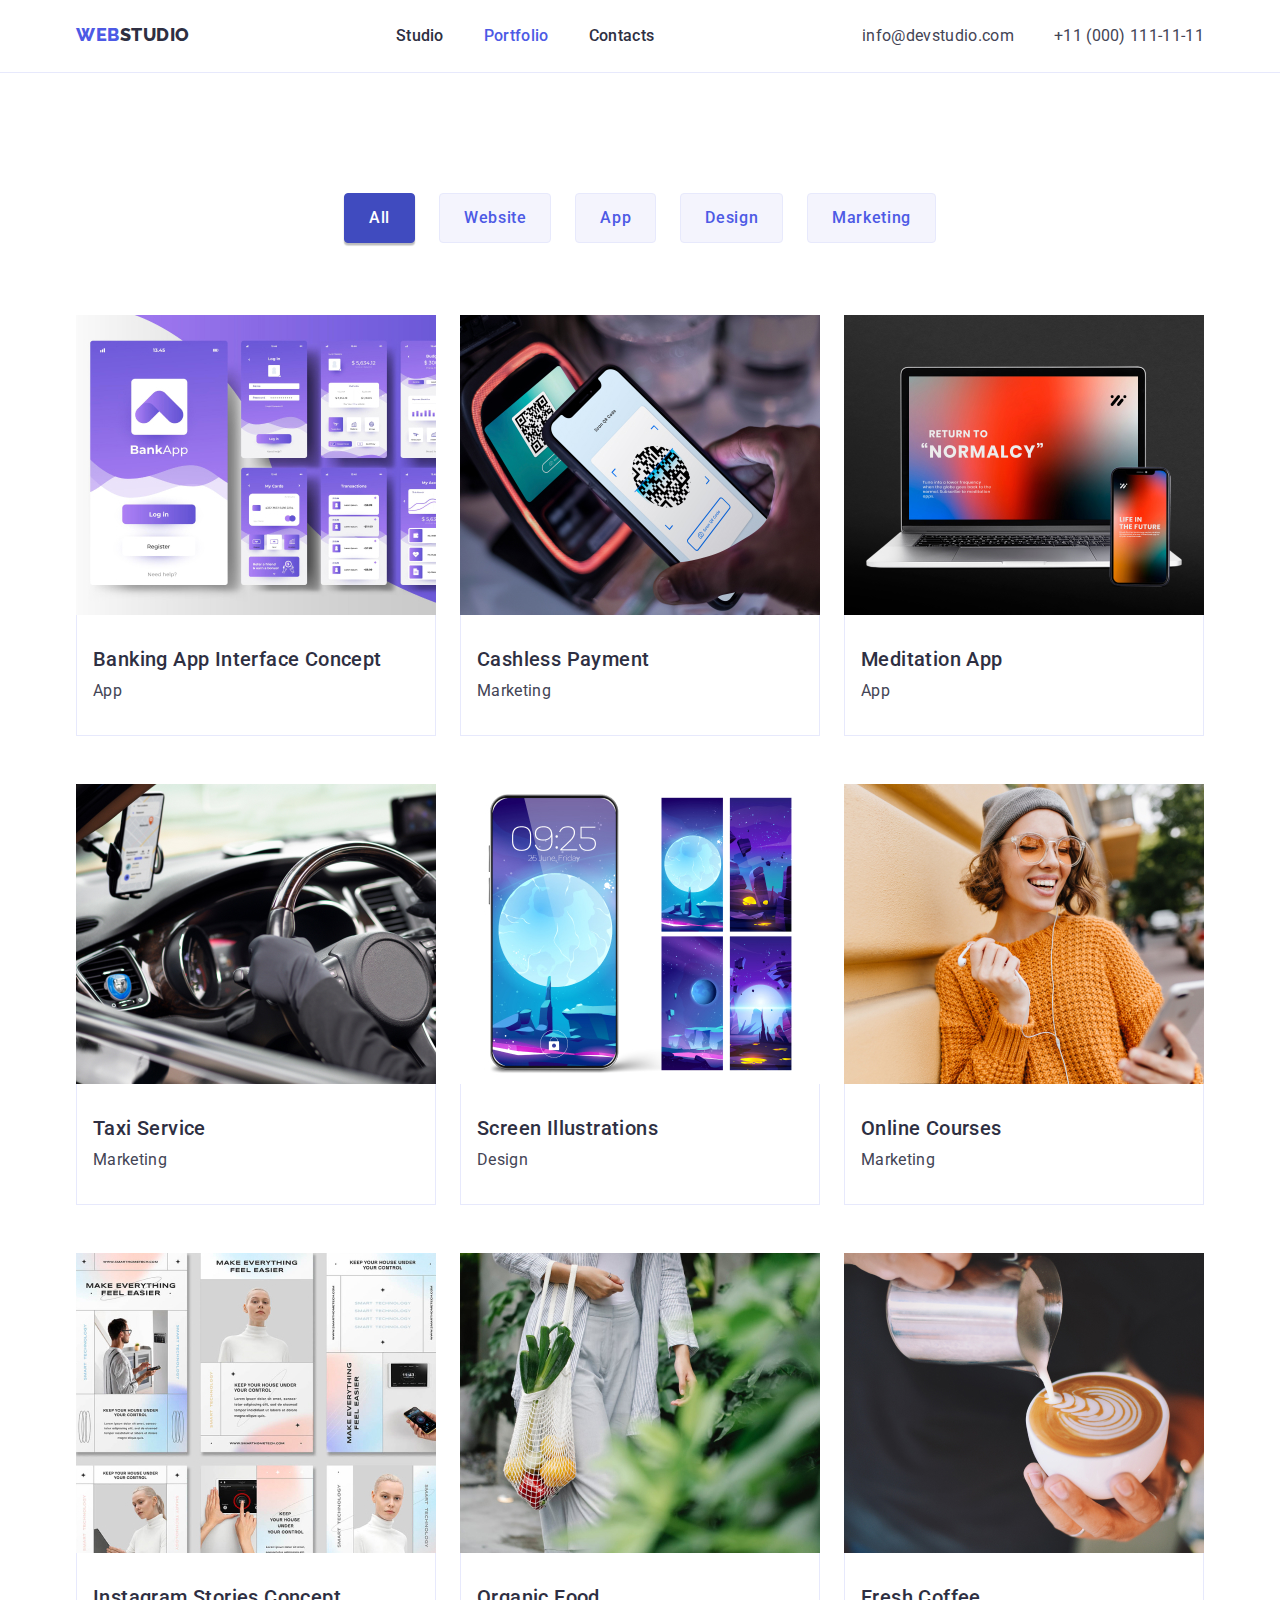
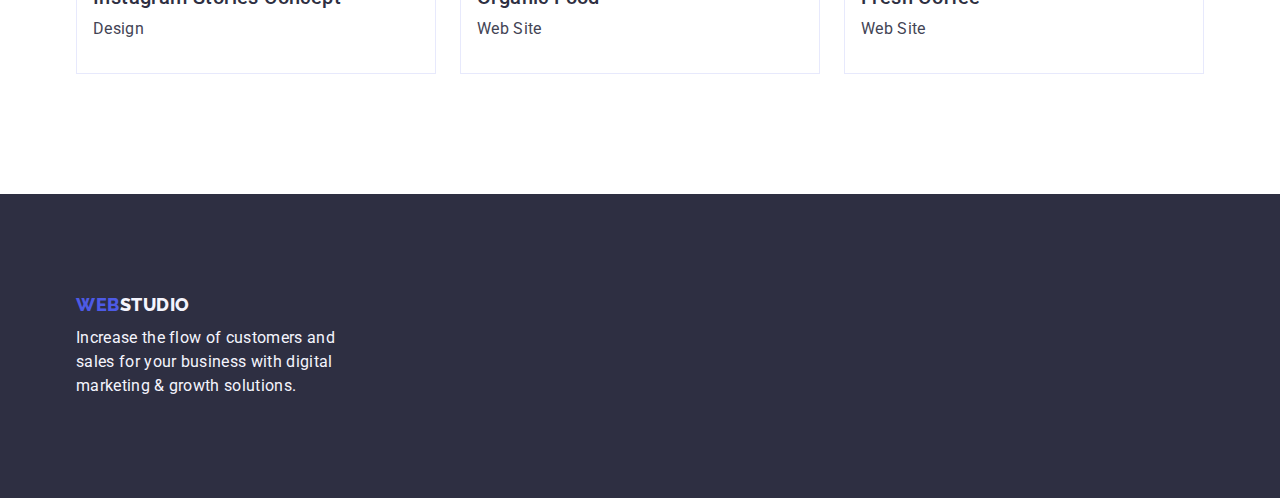
==== portfolio.html @ 88abe664 "hw3" ====
<!DOCTYPE html>
<html lang="en">
  <head>
    <meta charset="UTF-8" />
    <meta name="viewport" content="width=device-width, initial-scale=1.0" />
    <title>Portfolio</title>
    <!-- Fonts -->
    <link
      href="https://fonts.googleapis.com/css2?family=Open+Sans:wght@400;600;700&family=Raleway:wght@700;800&family=Roboto:wght@400;500;700;900&display=swap"
      rel="stylesheet"
    />

    <!-- CSS Normalize -->
    <link
      rel="stylesheet"
      href="https://cdnjs.cloudflare.com/ajax/libs/modern-normalize/2.0.0/modern-normalize.min.css"
    />

    <!-- CSS -->
    <link rel="stylesheet" href="./css/styles.css" />
  </head>
  <body>
    <!--Header-->
    <header class="header">
      <div class="container header-container">
        <!-- Navigation Bar -->
        <nav class="header-navigation">
          <a class="header-logo link" href="./index.html">
            <span class="header-logo-web">WEB</span
            ><span class="header-logo-studio">STUDIO</span>
          </a>
          <ul class="header-list list">
            <li class="header-item">
              <a class="header-link link" href="./index.html">Studio</a>
            </li>
            <li class="header-item">
              <a class="header-link link current" href="./portfolio.html"
                >Portfolio</a
              >
            </li>
            <li class="header-item">
              <a class="header-link link" href="#">Contacts</a>
            </li>
          </ul>
        </nav>
        <ul class="header-contact list">
          <li class="header-contact-item">
            <a class="header-contact-link link" href="mailto:info@devstudio.com"
              >info@devstudio.com</a
            >
          </li>
          <li class="header-contact-item">
            <a class="header-contact-link link" href="tel:+110001111111"
              >+11 (000) 111-11-11</a
            >
          </li>
        </ul>
      </div>
    </header>
    <!-- Section -->
    <main>
      <section class="section">
        <div class="container filter-containter">
          <ul class="filter list">
            <li class="filter-item">
              <button class="active-filter filter-button" type="button">
                All
              </button>
            </li>
            <li class="buttons-item">
              <button class="filter-button" type="button">Website</button>
            </li>
            <li class="buttons-item">
              <button class="filter-button" type="button">App</button>
            </li>
            <li class="buttons-item">
              <button class="filter-button" type="button">Design</button>
            </li>
            <li class="buttons-item">
              <button class="filter-button" type="button">Marketing</button>
            </li>
          </ul>
          <ul class="features-list list">
            <li class="features-item">
              <img src="./images/project-1.jpg" alt="bank-app" width="360" />
              <div class="features-description">
                <h3 class="features-top-text top-text">
                  Banking App Interface Concept
                </h3>
                <p class="features-bottom-text">App</p>
              </div>
            </li>
            <li class="features-item">
              <img src="./images/project-2.jpg" alt="mobile" width="360" />
              <div class="features-description">
                <h3 class="features-top-text top-text">Cashless Payment</h3>
                <p class="features-bottom-text">Marketing</p>
              </div>
            </li>
            <li class="features-item">
              <img
                src="./images/project-3.jpg"
                alt="laptop-and-mobile"
                width="360"
              />
              <div class="features-description">
                <h3 class="features-top-text top-text">Meditation App</h3>
                <p class="features-bottom-text">App</p>
              </div>
            </li>
            <li class="features-item">
              <img src="./images/project-4.jpg" alt="wheels" width="360" />
              <div class="features-description">
                <h3 class="features-top-text top-text">Taxi Service</h3>
                <p class="features-bottom-text">Marketing</p>
              </div>
            </li>
            <li class="features-item">
              <img
                src="./images/project-5.jpg"
                alt="mobile-screen"
                width="360"
              />
              <div class="features-description">
                <h3 class="features-top-text top-text">Screen Illustrations</h3>
                <p class="features-bottom-text">Design</p>
              </div>
            </li>
            <li class="features-item">
              <img
                src="./images/project-6.jpg"
                alt="girl-with-mobile"
                width="360"
              />
              <div class="features-description">
                <h3 class="features-top-text top-text">Online Courses</h3>
                <p class="features-bottom-text">Marketing</p>
              </div>
            </li>
            <li class="features-item">
              <img
                src="./images/project-7.jpg"
                alt="instagram-post"
                width="360"
              />
              <div class="features-description">
                <h3 class="features-top-text top-text">
                  Instagram Stories Concept
                </h3>
                <p class="features-bottom-text">Design</p>
              </div>
            </li>
            <li class="features-item">
              <img src="./images/project-8.jpg" alt="fruits" width="360" />
              <div class="features-description">
                <h3 class="features-top-text top-text">Organic Food</h3>
                <p class="features-bottom-text">Web Site</p>
              </div>
            </li>
            <li class="features-item">
              <img src="./images/project-9.jpg" alt="coffee" width="360" />
              <div class="features-description">
                <h3 class="features-top-text top-text">Fresh Coffee</h3>
                <p class="features-bottom-text">Web Site</p>
              </div>
            </li>
          </ul>
        </div>
      </section>
    </main>
    <!--Footer-->
    <footer class="footer">
      <div class="container footer-container">
        <a class="footer-logo link" href="./index.html">
          <span class="footer-logo-web">WEB</span
          ><span class="footer-logo-studio">STUDIO</span>
        </a>
        <div class="footer-text">
          <p class="footer-bottom">
            Increase the flow of customers and <br />
            sales for your business with digital <br />
            marketing & growth solutions.
          </p>
        </div>
      </div>
    </footer>
  </body>
</html>
---- css/styles.css ----
/* CSS Variables */
:root {
  --iris: #4d5ae5;
  --navyblue: #2e2f42;
  --slate: #434455;
  --white: #ffffff;
  --cloud: #f4f4fd;
  --ocean: #404bbf;
  --cornflower: #e7e9fc;
}

body {
  font-family: "Roboto", sans-serif;
  color: var(--slate);
  font-size: 16px;
  font-style: normal;
  font-weight: 400;
  line-height: 24px; /* 150% */
  letter-spacing: 0.32px;
}

/* CSS RESET */

img {
  display: block;
  max-width: 100%;
  height: auto;
}

h1,
h2,
h3,
h4,
h5,
h6,
p,
ul {
  margin: 0;
  padding: 0;
}

/* General Styles */
.filter-button {
  padding: 12px 24px;
  border-radius: 4px;
  cursor: pointer;
  color: var(--iris);
  border: 1px solid var(--cornflower, #e7e9fc);
  background: var(--cloud, #f4f4fd);
  font-size: 16px;
  font-style: normal;
  border-radius: 4px;
  font-weight: 500;
  line-height: 24px; /* 150% */
  letter-spacing: 0.64px;
  font-family: inherit;
}

.list {
  list-style: none;
  padding: 0;
}

.link {
  text-decoration: none;
}

.top-text {
  color: var(--navyblue);
  font-size: 20px;
  font-weight: 500;
  letter-spacing: 0.4px;
  margin-bottom: 8px;
  gap: 24px;
}

.section-title {
  font-size: 36px;
  text-align: center;
  color: var(--navyblue);
  font-weight: 700;
  line-height: 40px; /* 111.111% */
  letter-spacing: 0.72px;
  text-transform: capitalize;
  margin-bottom: 72px;
}

.container {
  width: 1158px;
  margin: 0 auto;
  padding: 0 15px;
}
/* END OF GENERAL STYLES */

.header {
  background-color: var(--white);
  border-bottom: 1px solid var(--cornflower, #e7e9fc);
}

.header-container {
  display: flex;
  align-items: center;
}

.header-navigation {
  display: flex;
  align-items: center;
}

.header-logo {
  margin-right: 130px;
}

.header-list {
  display: flex;
  gap: 40px;
  margin-left: 76px;
}
.header-logo-web {
  color: var(--iris, #4d5ae5);
  font-family: Raleway;
  font-size: 18px;
  font-weight: 800;
  line-height: 21px; /* 116.667% */
  letter-spacing: 0.54px;
  text-transform: uppercase;
}

.header-logo-studio {
  color: var(--navyblue, #2e2f42);
  font-family: Raleway;
  font-size: 18px;
  font-weight: 800;
  line-height: 21px; /* 116.667% */
  letter-spacing: 0.54px;
  text-transform: uppercase;
}

.header-link {
  color: var(--navyblue);
  font-weight: 500;
  padding: 24px 0;
  display: block;
}

.header-contact {
  display: flex;
  align-items: center;
  margin-left: auto;
  gap: 40px;
}

.header-contact-link {
  color: var(--slate);
  padding: 24px 0;
  display: block;
}

.header-link:hover,
.header-link:focus {
  color: var(--iris);
}

.header-list .header-link.current {
  color: var(--iris);
}

.header-contact-link:hover,
.header-contact-link:focus {
  color: var(--iris);
}

/* Hero Section */
.hero {
  background-color: var(--navyblue);
  text-align: center;
  display: flex;
  align-items: center;
  justify-content: center;
  padding: 188px 0;
}

.hero-title {
  color: var(--white);
  font-size: 56px;
  font-weight: 700;
  line-height: 60px; /* 107.143% */
  letter-spacing: 1.12px;
  margin-bottom: 48px;
}

.hero-button {
  cursor: pointer;
  color: var(--white);
  background-color: var(--iris);
  border-radius: 4px;
  background: var(--iris, #4d5ae5);
  box-shadow: 0px 4px 4px 0px rgba(0, 0, 0, 0.15);
  font-family: inherit;
  border: none;
  font-size: 16px;
  font-style: normal;
  font-weight: 500;
  line-height: 24px; /* 150% */
  letter-spacing: 0.64px;
  display: inline-flex;
  padding: 16px 32px;
  align-items: flex-start;
  gap: 10px;
}

.hero-button:hover,
.hero-button:focus {
  background-color: var(--ocean);
}

.active-filter,
.filter-button:hover,
.filter-button:focus {
  color: var(--white);
  background-color: var(--ocean);
  border-color: var(--ocean);
  box-shadow: 0px 2px 2px 0px rgba(0, 0, 0, 0.12),
    0px 2px 1px 0px rgba(0, 0, 0, 0.08), 0px 3px 1px 0px rgba(0, 0, 0, 0.1);
}

.visually-hidden {
  position: absolute;
  width: 1px;
  height: 1px;
  margin: -1px;
  border: 0;
  padding: 0;
  white-space: nowrap;
  clip-path: inset(100%);
  overflow: hidden;
}

.criteria {
  background-color: var(--white);
}

.criteria-list {
  display: flex;
  gap: 24px;
}

.section {
  padding: 120px 0;
}

.team-content h3 {
  margin-bottom: 8px;
}

.team-content {
  padding: 32px 0;
}

.section-three {
  background-color: var(--white);
  padding-top: 0;
}

.section-three-list {
  display: flex;
  justify-content: space-between;
}

.section-four {
  background-color: var(--cloud);
}

.section-four-list {
  display: flex;
  gap: 24px;
  text-align: center;
}

.section-four-item {
  border-radius: 0px 0px 4px 4px;
  background: var(--white, #fff);
  box-shadow: 0px 2px 1px 0px rgba(46, 47, 66, 0.08),
    0px 1px 1px 0px rgba(46, 47, 66, 0.16),
    0px 1px 6px 0px rgba(46, 47, 66, 0.08);
}

.footer {
  background-color: var(--navyblue);
  padding: 100px 0;
}

.footer-logo-web {
  color: var(--iris);
  font-family: Raleway;
  font-size: 18px;
  font-weight: 800;
  line-height: 21px; /* 116.667% */
  letter-spacing: 0.54px;
  text-transform: uppercase;
}

.footer-logo-studio {
  color: var(--cloud, #f4f4fd);
  font-family: Raleway;
  font-size: 18px;
  font-weight: 800;
  line-height: 21px; /* 116.667% */
  letter-spacing: 0.54px;
  text-transform: uppercase;
}

.footer-bottom {
  color: var(--cloud);
  margin-top: 8px;
}

.footer-container {
  display: flex;
  justify-content: center;
  flex-direction: column;
}

/* CSS Positioning of Portfolio */

.filter {
  margin-bottom: 72px;
  display: flex;
  justify-content: center;
  align-items: center;
  gap: 24px;
}

.features-list {
  display: flex;
  flex-wrap: wrap;
  gap: 48px 24px;
  justify-content: center;
  align-items: center;
}

.features-description {
  padding: 32px 16px;
  border: 1px solid var(--cornflower, #e7e9fc);
  border-top: none;
}
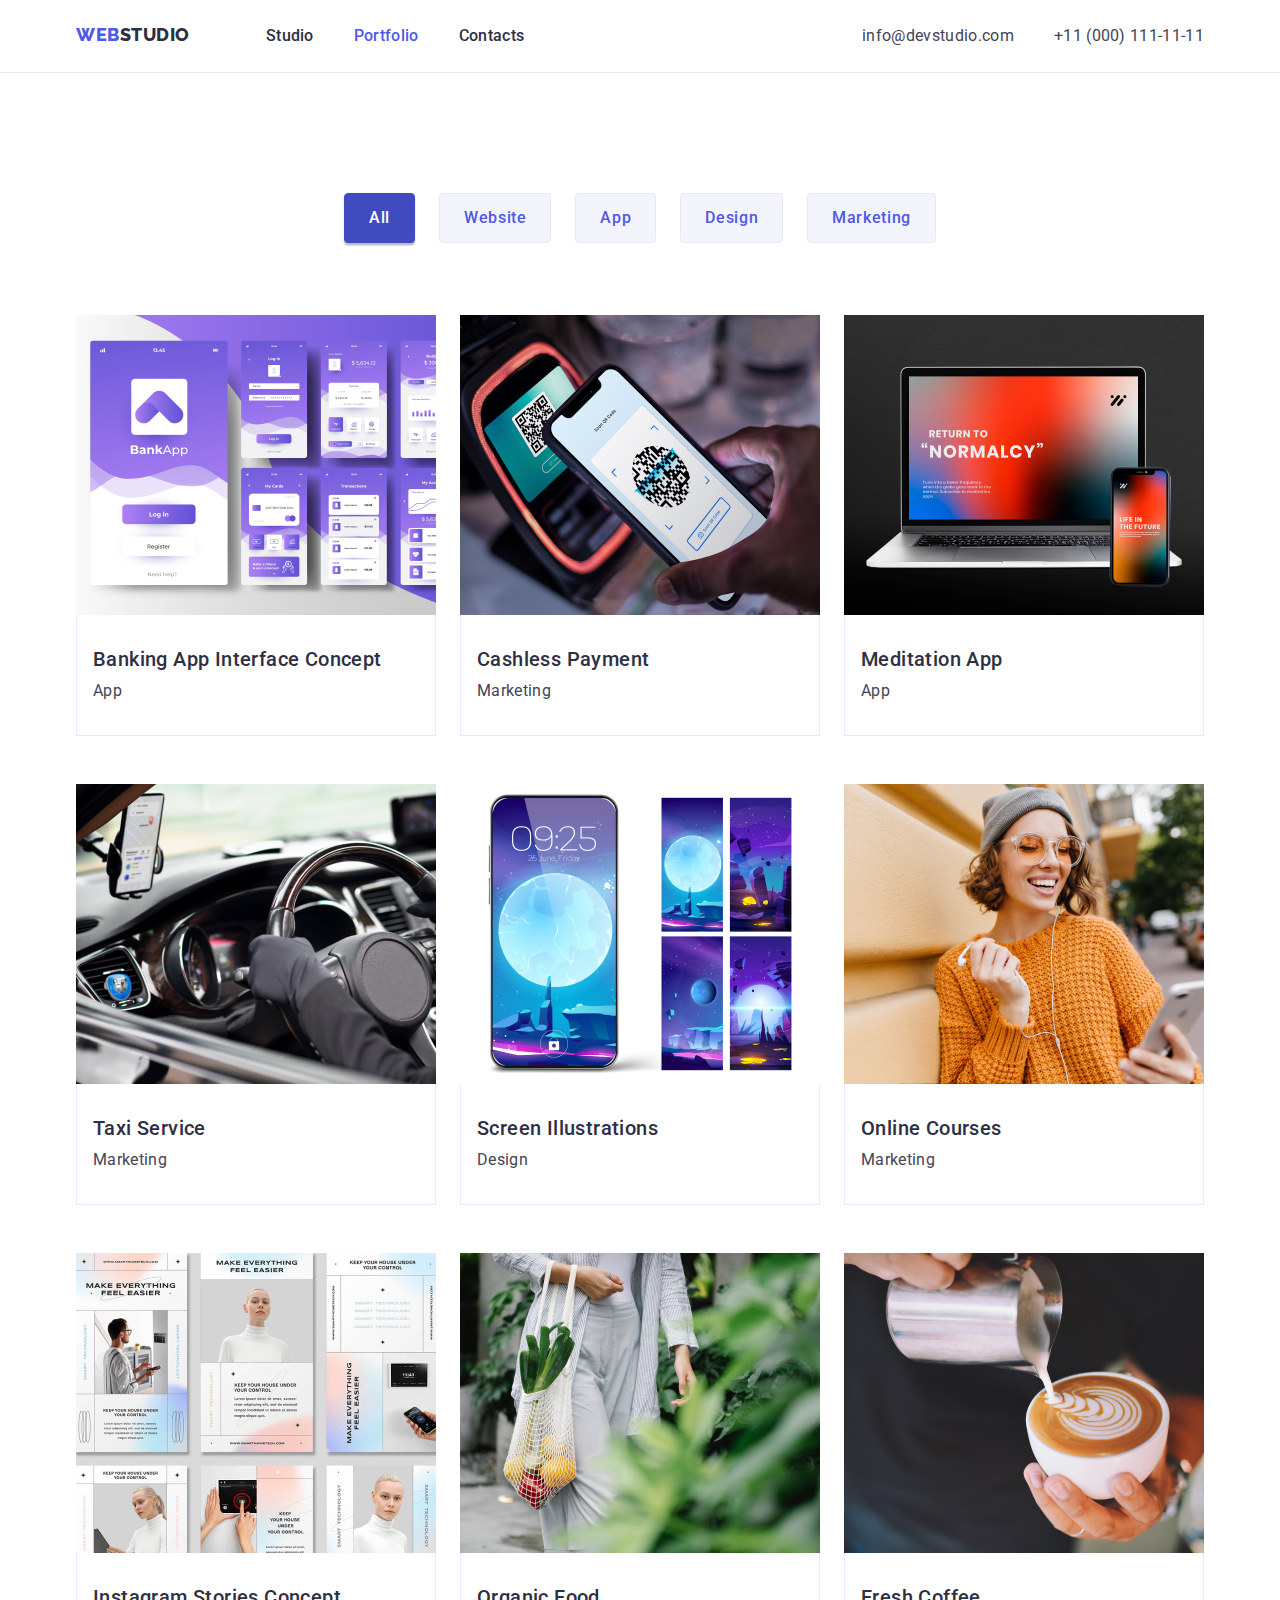
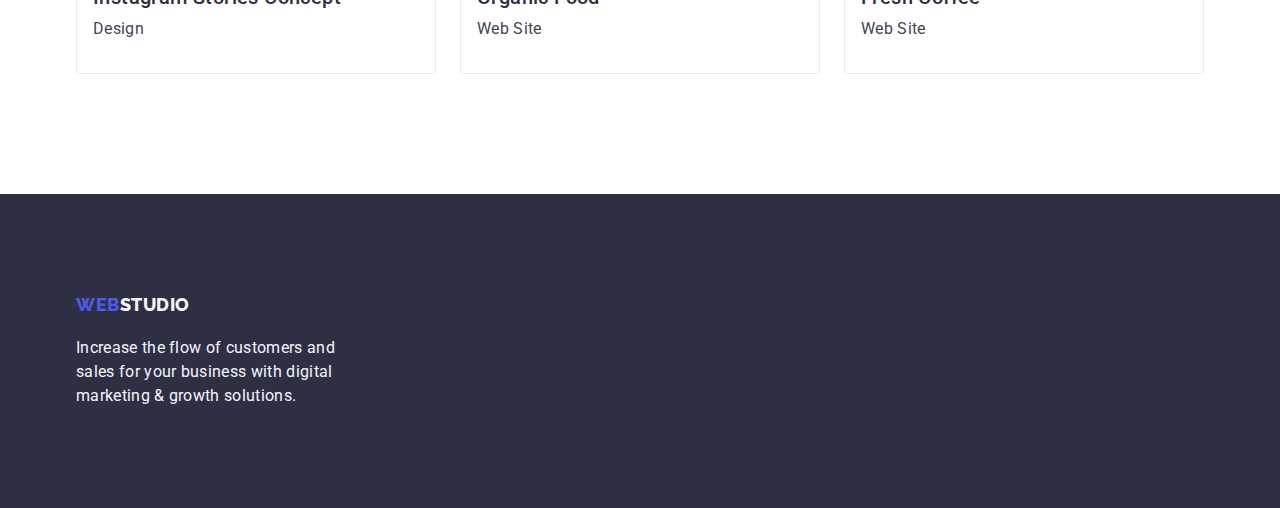
==== commit 38344a84: "updated hw3" ====
--- a/portfolio.html
+++ b/portfolio.html
@@ -175,13 +175,11 @@
           <span class="footer-logo-web">WEB</span
           ><span class="footer-logo-studio">STUDIO</span>
         </a>
-        <div class="footer-text">
-          <p class="footer-bottom">
-            Increase the flow of customers and <br />
-            sales for your business with digital <br />
-            marketing & growth solutions.
-          </p>
-        </div>
+        <p class="footer-bottom">
+          Increase the flow of customers and <br />
+          sales for your business with digital <br />
+          marketing & growth solutions.
+        </p>
       </div>
     </footer>
   </body>
--- a/css/styles.css
+++ b/css/styles.css
@@ -100,15 +100,12 @@
 .header-container {
   display: flex;
   align-items: center;
+  justify-content: space-between;
 }
 
 .header-navigation {
   display: flex;
   align-items: center;
-}
-
-.header-logo {
-  margin-right: 130px;
 }
 
 .header-list {
@@ -146,7 +143,6 @@
 .header-contact {
   display: flex;
   align-items: center;
-  margin-left: auto;
   gap: 40px;
 }
 
@@ -242,7 +238,7 @@
 
 .criteria-list {
   display: flex;
-  gap: 24px;
+  gap: 22px;
 }
 
 .section {
@@ -257,17 +253,17 @@
   padding: 32px 0;
 }
 
-.section-three {
+.section-no-top-padding {
   background-color: var(--white);
   padding-top: 0;
 }
 
 .section-three-list {
   display: flex;
-  justify-content: space-between;
-}
-
-.section-four {
+  gap: 24px;
+}
+
+.section-grey {
   background-color: var(--cloud);
 }
 
@@ -312,7 +308,7 @@
 
 .footer-bottom {
   color: var(--cloud);
-  margin-top: 8px;
+  margin-top: 17.5px;
 }
 
 .footer-container {
